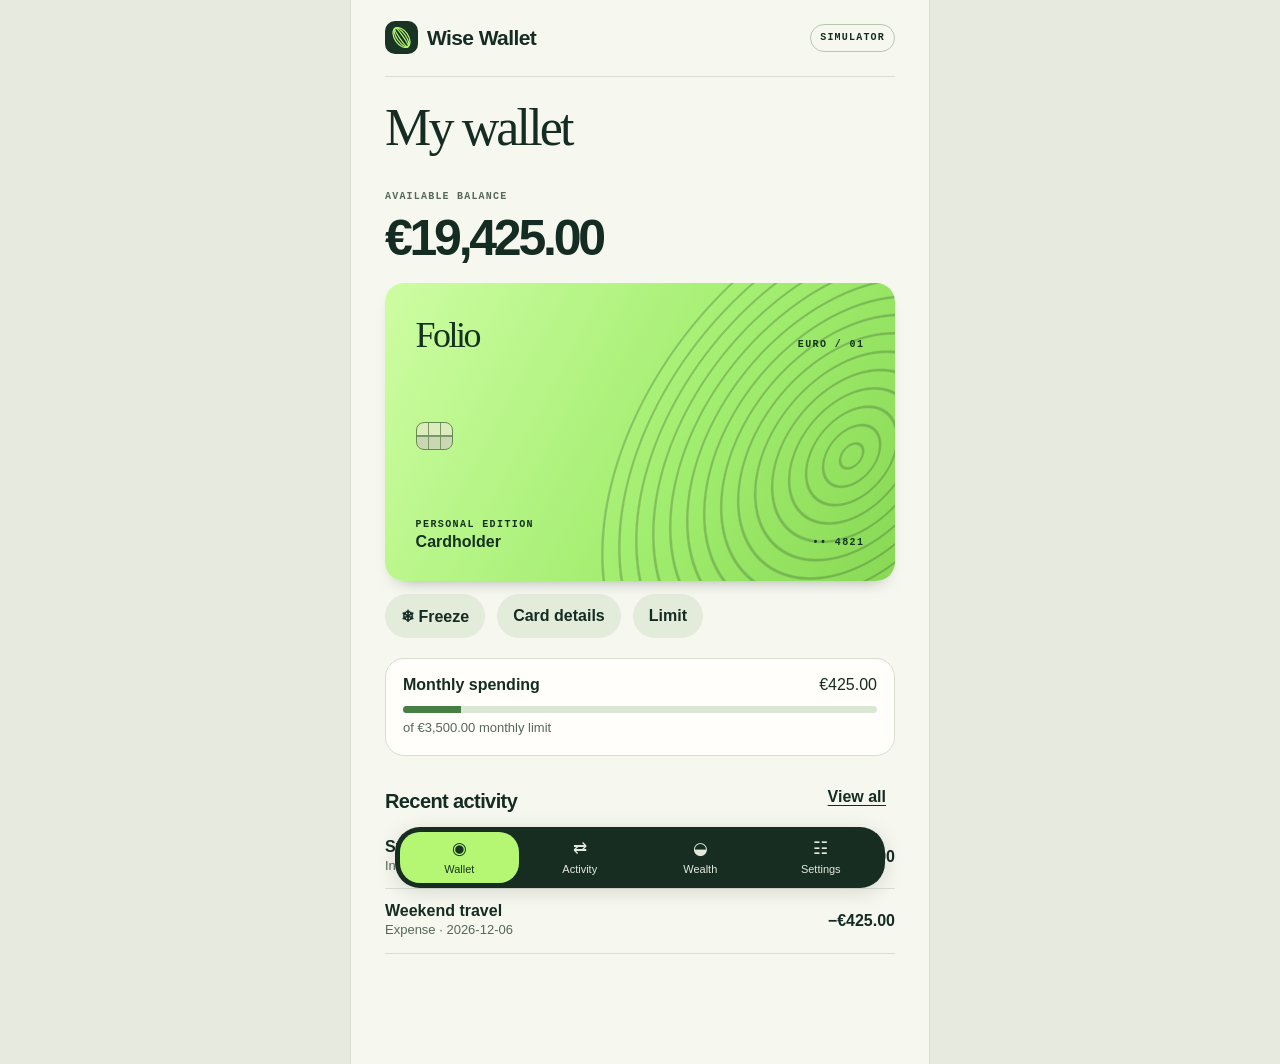
==== index.html @ 17893d89 "Publish personal euro wallet simulator" ====
<!doctype html>
<html lang="en"><head><meta charset="utf-8"><meta name="viewport" content="width=device-width,initial-scale=1,viewport-fit=cover"><meta name="theme-color" content="#f6f7ef"><meta name="apple-mobile-web-app-capable" content="yes"><title>Wise Wallet</title><link rel="manifest" href="./manifest.webmanifest"><link rel="apple-touch-icon" href="./icon.png"><link rel="icon" href="./icon.svg"><link rel="stylesheet" href="./style.css"></head>
<body><main id="app" aria-live="polite"></main><dialog id="sheet"><form id="editor"><div class="handle"></div><header><h2 id="sheetTitle"></h2><button type="button" id="close" aria-label="Close">×</button></header><div id="fields"></div><p id="error" role="alert"></p><button class="primary" id="save">Save changes</button></form></dialog><script src="./app.js" defer></script></body></html>
---- style.css ----
:root{color-scheme:light;--ink:#152c23;--green:#b5f773;--paper:#f6f7ef;--quiet:#56675b;--line:#d9dfd3;font-family:-apple-system,BlinkMacSystemFont,"Helvetica Neue",Arial,sans-serif;color:var(--ink);background:#e7ebdf}
*{box-sizing:border-box}body{margin:0}button,input,select{font:inherit;color:inherit}button{cursor:pointer;border:0;background:none}button:focus-visible,input:focus-visible,select:focus-visible{outline:3px solid #438c50;outline-offset:2px}#app{max-width:580px;min-height:100dvh;margin:auto;background:var(--paper);padding:calc(21px + env(safe-area-inset-top)) clamp(18px,5vw,34px) calc(110px + env(safe-area-inset-bottom))}.mast,header,.line,.spread,nav,.actions,.stats{display:flex;align-items:center;justify-content:space-between;gap:12px}.mast{padding-bottom:22px;border-bottom:1px solid var(--line)}.brand{display:flex;align-items:center;gap:9px;font-weight:750;letter-spacing:-.6px;font-size:21px}.brand img{width:33px;border-radius:10px}.badge,.kicker{font:650 10px/1.4 ui-monospace,Menlo,monospace;letter-spacing:.12em;text-transform:uppercase}.badge{border:1px solid #b6c8ad;border-radius:20px;padding:6px 9px}.kicker{color:var(--quiet)}h1{font:500 clamp(36px,8vw,52px)/1.04 Georgia,serif;letter-spacing:-.055em;margin:24px 0 18px}h2{font-size:20px;letter-spacing:-.6px;margin:20px 0 12px}.money{display:block;font-weight:590;font-size:clamp(30px,8.5vw,50px);letter-spacing:-.065em;overflow-wrap:anywhere;margin:5px 0 16px}.card{position:relative;isolation:isolate;overflow:hidden;container-type:inline-size;background:linear-gradient(118deg,#cefda3 0%,#a3ee70 57%,#89d955);color:#153221;border-radius:19px;aspect-ratio:1.71;padding:6%;display:flex;flex-direction:column;justify-content:space-between;box-shadow:0 9px 18px -13px #1a372b99}.card:before{content:"";position:absolute;z-index:-1;width:83%;height:210%;right:-33%;top:-47%;border-radius:50%;transform:rotate(39deg);background:repeating-radial-gradient(ellipse at center,transparent 0 8px,#294b2c47 9px 10px,transparent 11px 14px)}.card strong{font-family:Georgia,serif;font-size:clamp(26px,8cqw,42px);font-weight:500;letter-spacing:-.07em}.card small{display:block;font:600 10px/1.6 ui-monospace,monospace;letter-spacing:.14em}.chip{width:37px;height:28px;border:1px solid #688952;border-radius:8px;background:linear-gradient(90deg,transparent 30%,#789664 31% 33%,transparent 34% 66%,#789664 67% 69%,transparent 70%),linear-gradient(0deg,#c9d8b3 47%,#79966c 48% 52%,#dbedbd 53%)}.cardBottom{display:flex;align-items:end;justify-content:space-between;gap:10px}.cardBottom b{overflow-wrap:anywhere}.frozen{filter:saturate(.25)}.actions{justify-content:flex-start;margin:13px 0 20px}.pill,.primary,.smallBtn{font-weight:650;border-radius:30px;background:#e3ebda;padding:12px 16px;min-height:44px}.primary{width:100%;background:var(--ink);color:white;margin-top:12px}.panel{border:1px solid var(--line);border-radius:19px;padding:17px;margin:14px 0;background:#fffefa}.line{padding:13px 0;border-bottom:1px solid var(--line);width:100%;text-align:left}.line:last-child{border-bottom:0}.line div,.spread div{min-width:0}.line b,.line span,.stat b{overflow-wrap:anywhere}.line small,.sub,.stat small{color:var(--quiet);display:block;font-size:13px;line-height:1.5}.amount{font-variant-numeric:tabular-nums;font-weight:650;text-align:right}.positive{color:#316d39}.track{background:#dce6d4;border-radius:100px;height:7px;overflow:hidden;margin:12px 0 5px}.track i{display:block;height:100%;background:#477e43}.stats{align-items:stretch;flex-wrap:wrap}.stat{flex:1;min-width:125px;padding:14px;border-left:2px solid #a7cf91}.stat b{display:block;font-size:20px;letter-spacing:-.045em;margin-top:4px}.sectionhead{display:flex;align-items:center;justify-content:space-between}.smallBtn{background:transparent;text-decoration:underline;text-underline-offset:3px;padding:9px}.mark{width:32px;height:32px;border-radius:10px;display:grid;place-items:center;background:#e8efdF}.record{display:flex;align-items:center;gap:10px}.muted{color:var(--quiet)}nav{position:fixed;bottom:calc(12px + env(safe-area-inset-bottom));left:50%;transform:translateX(-50%);width:min(94%,490px);background:#182d22;color:#e2e9dc;border-radius:25px;padding:5px;z-index:2;box-shadow:0 4px 20px #14281922;gap:2px}nav button{flex:1;padding:8px 2px;font-size:11px;border-radius:20px;min-height:49px;color:inherit}nav button span{display:block;font-size:17px;line-height:1.1;margin-bottom:4px}nav .active{background:var(--green);color:#193322}dialog{border:0;border-radius:23px 23px 0 0;position:fixed;inset:auto 0 0;margin:0 auto;background:var(--paper);color:var(--ink);width:min(100%,550px);max-height:88dvh;padding:12px 22px calc(25px + env(safe-area-inset-bottom))}dialog::backdrop{background:#122a2190}.handle{width:38px;height:4px;background:#bdc8b8;border-radius:10px;margin:0 auto 8px}header h2{margin:8px 0}#close{min-height:44px;min-width:44px;font-size:26px}label{display:block;font-size:13px;font-weight:650;margin:15px 0 5px}input,select{padding:12px;border:1px solid #bfcbb8;background:white;border-radius:11px;width:100%;font-size:16px;margin-top:5px}.danger{color:#9d362b}.lockbox{max-width:350px;margin:15vh auto}.err,#error{color:#973523}.empty{font-size:14px;color:var(--quiet)}p{line-height:1.45}.spread{align-items:baseline}.hero{padding:17px 0 0}.hero .kicker{margin:0}button:active{opacity:.8}@media(min-width:620px){#app{border-inline:1px solid var(--line)}dialog{bottom:24px;border-radius:23px}}
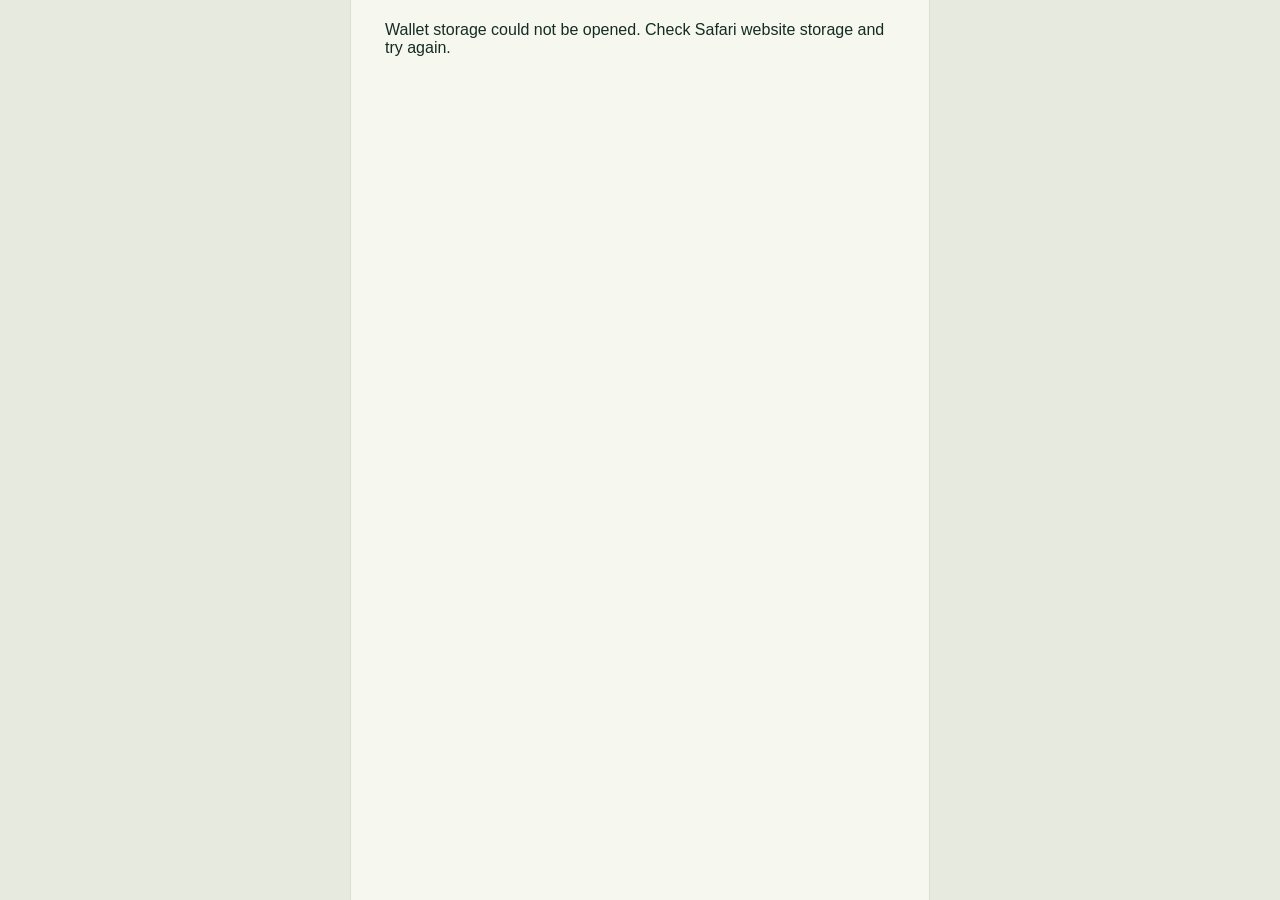
==== commit 21934e38: "Build interactive iPhone wallet screens and preserve personal install artwork" ====
--- a/index.html
+++ b/index.html
@@ -1,3 +1,30 @@
 <!doctype html>
-<html lang="en"><head><meta charset="utf-8"><meta name="viewport" content="width=device-width,initial-scale=1,viewport-fit=cover"><meta name="theme-color" content="#f6f7ef"><meta name="apple-mobile-web-app-capable" content="yes"><title>Wise Wallet</title><link rel="manifest" href="./manifest.webmanifest"><link rel="apple-touch-icon" href="./icon.png"><link rel="icon" href="./icon.svg"><link rel="stylesheet" href="./style.css"></head>
-<body><main id="app" aria-live="polite"></main><dialog id="sheet"><form id="editor"><div class="handle"></div><header><h2 id="sheetTitle"></h2><button type="button" id="close" aria-label="Close">×</button></header><div id="fields"></div><p id="error" role="alert"></p><button class="primary" id="save">Save changes</button></form></dialog><script src="./app.js" defer></script></body></html>
+<html lang="en">
+<head>
+ <meta charset="utf-8">
+ <meta name="viewport" content="width=device-width,initial-scale=1,viewport-fit=cover">
+ <meta name="theme-color" content="#f6f7ef">
+ <meta name="referrer" content="no-referrer">
+ <meta name="apple-mobile-web-app-capable" content="yes">
+ <meta name="apple-mobile-web-app-title" content="Wise Wallet">
+ <title>Wise Wallet</title>
+ <link rel="manifest" href="./manifest.webmanifest">
+ <link rel="apple-touch-icon" sizes="180x180" href="./icon.png">
+ <link rel="icon" href="./icon.svg">
+ <link rel="stylesheet" href="./style.css">
+ <link rel="stylesheet" href="./video.css">
+ <script src="./install-identity.js" defer></script>
+ <script src="./appearance.js" defer></script>
+ <script src="./video.js" defer></script>
+ <script src="./wallet-controls.js" defer></script>
+ <script src="./app.js" defer></script>
+</head>
+<body>
+ <main id="app"></main>
+ <input type="file" id="appearance-file" accept=".json,application/json" hidden>
+ <dialog id="sheet"><form id="editor">
+  <div class="handle"></div><header><h2 id="sheetTitle"></h2><button type="button" id="close" aria-label="Close">×</button></header>
+  <div id="fields"></div><p id="error" role="alert"></p><button class="primary" id="save">Save changes</button>
+ </form></dialog>
+</body>
+</html>
--- a/video.css
+++ b/video.css
@@ -0,0 +1,95 @@
+.video-wallet,.personal{color-scheme:light;background:#fafafa;color:#10110f}
+.personal #app,.personal dialog{--ink:#11130f;--quiet:#50554d;--paper:#fafafa;--line:#e2e3df;background:var(--paper);color:var(--ink)}
+.personal #app:has(.vscreen){padding:0;border:0}
+.personal .primary,.personal nav .active{background:#9bea66;color:#14240c}
+.personal input,.personal select,.personal .pill,.personal .panel{background:#f3f4f0;color:#131510}
+.personal small,.personal .sub{color:#4e524a}
+.personal .smallBtn{color:#204d0a}
+.vscreen{--lime:#9cf362;--light:#e2f7d3;--dark:#153503;--grey:#efefed;--gutter:clamp(16px,4.1vw,23px);min-height:100dvh;padding:calc(env(safe-area-inset-top) + 24px) var(--gutter) calc(env(safe-area-inset-bottom) + 98px);overflow-x:clip;color:#10120f;font:500 16px/1.35 -apple-system,BlinkMacSystemFont,"Helvetica Neue",Arial,sans-serif}
+.vscreen h1,.vscreen h2,.vscreen h3,.vmodal h2{font-family:inherit;font-weight:740;line-height:1.08;letter-spacing:-.045em}
+.vscreen h1{font-size:clamp(29px,7.5vw,40px);margin:28px 0 16px}
+.vscreen h2{font-size:clamp(22px,5.3vw,29px);margin:24px 0 12px}
+.vscreen button,.vdock button,.vmodal button{-webkit-tap-highlight-color:transparent}
+.vscreen svg,.vmodal svg,.vdock svg{width:1.2em;height:1.2em;display:inline-block;flex:none;vertical-align:-.18em}
+.vtop,.vtop>div,.vactions,.vfilters,.vbalance>div,.vcardactions,.vheading{display:flex;align-items:center}
+.vtop,.vheading{justify-content:space-between;gap:8px}
+.vtop>div,.vfilters,.vactions{gap:7px}
+.vtop{min-height:44px}
+.vchip,.vavatar,.vbubble{display:inline-flex;align-items:center;justify-content:center;gap:3px;border-radius:50px;background:var(--light);color:var(--dark);font-weight:710;white-space:nowrap}
+.vchip{min-height:40px;padding:8px 13px;font-size:16px;letter-spacing:-.035em}
+.vchip svg{width:1em;height:1em}
+.vgreen,.vround i,.vbranddot{background:linear-gradient(160deg,#acfa75,#8bed52)}
+.vsurface,.vavatar,.vbubble{background:#ededeb;color:#151711}
+.vsurface,.vtop .vgreen{min-height:44px;box-shadow:inset 0 1px 2px #fff,0 1px 2px #15191121}
+.vtop .vsurface{background:linear-gradient(155deg,#fafafa,#ededeb)}
+.vavatar{width:42px;height:42px;position:relative;font-size:17px}
+.vavatar:after{content:'';position:absolute;top:0;right:0;background:#bd0636;width:9px;height:9px;border:2px solid #fafafa;border-radius:20px}
+.vbubble{width:42px;height:42px;flex:none}
+.vbalance{margin:26px 0 16px;letter-spacing:-.03em}
+.vbalance>div{gap:10px;margin-top:3px}
+.vbalance strong{font-size:clamp(22px,5.5vw,31px);letter-spacing:-.04em;overflow-wrap:anywhere}
+.vbalance .vbubble{width:32px;height:32px;color:#1b380c}
+.vbalance .vbubble svg{width:15px}
+.vactions,.vaccounts{overflow:auto;scrollbar-width:none}
+.vactions::-webkit-scrollbar,.vaccounts::-webkit-scrollbar{display:none}
+.vactions{margin-right:calc(-1 * var(--gutter));padding-right:var(--gutter);gap:8px}
+.vaccounts{scroll-snap-type:x mandatory;display:flex;gap:14px;position:relative;margin:17px calc(-1 * var(--gutter)) 0;scroll-padding-inline:var(--gutter);padding:0 var(--gutter)}
+.vaccounts>div{flex:0 0 calc(100% - 14px);scroll-snap-align:start}
+.vacct,.vgoal{position:relative;border-radius:24px;background:var(--grey);padding:8px;overflow:hidden;min-height:100%}
+.vstrip{display:flex;align-items:center;gap:5px;width:100%;padding:10px 16px 21px;text-align:left;position:relative;min-height:60px;border-radius:18px 18px 0 0;background:linear-gradient(115deg,#bbef86,#a4ed70);color:#15250c;font-size:16px;font-weight:720}
+.vstrip:after{content:'';position:absolute;left:50%;bottom:-7px;transform:translateX(-50%) rotate(45deg);width:25px;height:25px;border-radius:0 0 10px 0;background:#b0ee7d}
+.vstrip .vmark{margin-left:auto}.vstrip svg{width:14px}
+.vmark{display:block;width:21px;height:22px;background:#15250d;clip-path:polygon(10% 0,100% 0,65% 100%,46% 100%,76% 18%,34% 18%,46% 36%,32% 50%,52% 50%,47% 66%,0 66%,23% 36%)}
+.vmain{position:relative;width:100%;padding:23px 8px 8px;text-align:left;display:grid;gap:2px}
+.vmain strong{font-size:23px;letter-spacing:-.045em}
+.vmain svg{position:absolute;right:9px;top:46%;width:15px;color:#656861}
+.vcurrencies{display:grid;grid-template-columns:repeat(2,minmax(0,1fr));gap:2px 5px;margin:2px 6px 16px}
+.vcurrency{min-width:0;display:flex;align-items:center;gap:7px;height:46px;padding:0;text-align:left}
+.vcurrency b{font-size:15px;white-space:nowrap;overflow:hidden;text-overflow:ellipsis}.vcurrency svg{width:13px;margin-left:auto;margin-right:3px;color:#666}
+.vflag{font:normal 25px/1 "Apple Color Emoji","Segoe UI Emoji",sans-serif;display:inline-grid;place-items:center;width:27px;height:27px;overflow:hidden;border-radius:50%;flex:none}
+.vsmall{font-size:13px;min-height:30px;margin:0 8px 6px;background:#e1e2dd;color:#292e25}
+.vgoal{display:flex;flex-direction:column;align-items:flex-start;justify-content:center;padding:22px;gap:12px;background:#e5e8e1}
+.vdots{display:flex;justify-content:center;height:38px;align-items:center}.vdots button{width:17px;height:32px;padding:0;display:grid;place-items:center}.vdots i{width:7px;height:7px;border-radius:50%;background:#b8bbb5}.vdots .on i{background:var(--dark)}
+.vschedule,.vexplore,.vcalc,.vactivate{position:relative;border-radius:22px;overflow:hidden}
+.vschedule{background:#d9f5f0;padding:16px;color:#0d2725}
+.vschedule>div{display:flex;gap:13px;align-items:flex-start;padding-right:17px}
+.vschedule>div>svg{width:44px;height:44px;padding:10px;border:1px solid #9cbdb7;border-radius:50%}
+.vschedule small,.vrow small{display:block;font-size:13px;line-height:1.38;margin-top:3px}
+.vschedule>.vchip{width:100%;margin-top:12px;background:#07534e;color:white}
+.vschedule>.vbubble,.vexplore>.vbubble:first-child{position:absolute;right:7px;top:7px;width:25px;height:25px;background:#b9ded9}
+.vheading .vtext{padding:0;min-height:32px;background:none;text-decoration:underline}
+.vrow{width:100%;display:flex;align-items:center;gap:12px;text-align:left;min-height:67px;padding:10px 0}
+.vrow>span{min-width:0;flex:1}.vrow>span b{display:block;overflow:hidden;text-overflow:ellipsis;white-space:nowrap}
+.vrow>svg:last-child,.vwatch>svg{width:15px;margin-left:auto}
+.vrow .vleading{width:43px;height:43px;flex:none;border-radius:50%;display:grid;place-items:center;border:1px solid #d0d3cc;background:#fbfbf9;color:#141711;font-style:normal;font-weight:700}
+.vtx strong{max-width:46%;text-align:right;font-size:15px}.vcredit{color:#064d27}
+.vexplore{background:#173300;color:white;padding:23px;min-height:260px;isolation:isolate;display:flex;flex-direction:column;align-items:start}.vexplore h3{font:900 clamp(24px,7vw,37px)/.94 -apple-system,Arial,sans-serif;text-transform:uppercase;margin:0 18px 10px 0;letter-spacing:-.075em}.vexplore p{font-size:15px;margin:0;max-width:90%}.vexplore img{width:65%;margin:8px 0 -24px -23px}.vexplore .vbubble:last-child{position:absolute;bottom:10px;right:10px;background:var(--lime)}.vexplore>.vbubble:first-child{background:#30491f;color:white}
+.vcalc{background:#eeedea;padding:16px}.vcalc>svg{width:100%;height:90px}.vcalc>div{display:flex;align-items:stretch;gap:10px}.vcalc label{flex:1}.vcalc output{display:block;margin-top:5px;background:white;border-radius:8px;padding:12px;font-size:16px}
+.vdeck{position:relative;overflow:hidden;margin:0 calc(-1 * var(--gutter));height:auto;aspect-ratio:512/246;touch-action:pan-y}
+.vcardslide,.vqrslide{position:absolute;width:76%;height:100%;padding:0;top:0;transition:left .23s ease}
+.vcardslide{left:12%;border-radius:13px}.vcardslide img,.vlegacycard{width:100%;height:100%;display:block;border-radius:12px}
+.vlegacycard{background:linear-gradient(120deg,#b8f57c,#92e859);position:relative}
+.vlegacycard:after{content:'VISA';position:absolute;bottom:6%;right:7%;color:white;font-size:26px;font-weight:900;font-style:italic}
+.vqrslide{left:-70%;border-radius:8px;background:linear-gradient(#223914,#223914) left top/24px 3px no-repeat,linear-gradient(#223914,#223914) right bottom/24px 3px no-repeat,#e7ebe3;border-inline:3px solid #20390a}
+.showqr .vqrslide{left:-11%}.showqr .vcardslide{left:72%}.vqrslide svg{width:30px;height:30px}
+.vcardslide.isfrozen img{filter:grayscale(.8) brightness(.8)}.vcardslide>span{position:absolute;left:50%;top:50%;transform:translate(-50%,-50%);background:#161a1add;color:white;border-radius:30px;padding:8px 14px}
+.vholder{text-align:center;margin:24px 0 38px;font-weight:680}
+.vcardactions{align-items:flex-start;justify-content:space-around;gap:4px;margin:0 -6px 28px}
+.vround{flex:1;display:grid;justify-items:center;gap:10px;padding:0;color:#143206;font-size:14px;font-weight:720}
+.vround i{width:clamp(51px,14vw,66px);height:clamp(51px,14vw,66px);border-radius:100%;display:grid;place-items:center}
+.vround svg{width:25px;height:25px}.vcardactions.solo{margin-top:26px}.vpartners{width:90%}
+.vwatch,.vactivate{width:100%;display:flex;align-items:center;gap:16px;text-align:left;padding:16px 5px}
+.vpay{border:1px solid #252825;padding:1px 3px;border-radius:3px;font-size:13px}
+.vactivate{margin:23px 0;background:#eeedea;padding:16px 12px;min-height:102px;border-radius:16px;font-size:15px;line-height:1.5}.vactivate img{width:30%;mix-blend-mode:multiply;align-self:flex-end}
+.vgroup{margin:30px 0 0;border-bottom:1px solid #dcddd9;padding-bottom:9px;font-size:14px}
+.vfilters{gap:5px;margin:13px 0 23px}.vfilters .vchip{min-height:31px;font-size:13px}.vfilters .vsearch{margin-left:auto;background:#efefed}.voutline{border:1px solid #67775f;background:transparent}.vselected{background:var(--dark);color:#fff}.v-recipients>small{display:block;margin-top:17px}.vempty{color:#64685f;font-size:15px}
+.v-payments h1{margin-top:50px}.vpayments{margin-top:15px;display:grid;gap:9px}.vpayments .vrow,.vaccountrow{padding:13px;background:#f3f2ef;border-radius:15px}.vaccountrow{margin:7px 0}
+.vaccbar{position:sticky;top:env(safe-area-inset-top);z-index:1;background:#fafafaf0;backdrop-filter:blur(12px);-webkit-backdrop-filter:blur(12px);padding:1px 0 8px}
+.vsticky{position:absolute;left:50%;transform:translateX(-50%);opacity:0}.compact .vsticky{opacity:1}
+.vacchero{display:flex;flex-direction:column;align-items:center;gap:9px;margin:clamp(48px,8vh,86px) 0 29px;text-align:center}
+.vacchero>div{display:flex;align-items:center;gap:4px}.vacchero .vflag,.vbranddot{border-radius:50%;width:40px;height:40px;display:grid;place-items:center}.vacchero .vflag{font-size:39px;margin-left:-8px}.vacchero h1{font-size:clamp(36px,9vw,52px);margin:0 0 5px;overflow-wrap:anywhere}.vbranddot .vmark{width:17px;height:18px}.vacchero .vchip{max-width:100%;white-space:normal}
+.vseg{display:flex;background:#eaeaec;border-radius:23px;padding:2px;margin-bottom:15px}.vseg button{flex:1;border-radius:23px;min-height:38px;color:#193509;font-weight:700}.vseg .on{background:#fafafa}
+.personal .vdock{background:#f5f4f0c9;backdrop-filter:blur(17px) saturate(145%);-webkit-backdrop-filter:blur(17px) saturate(145%);border:1px solid #d2d3ca;width:min(90%,500px);border-radius:48px;color:#10120f;padding:3px;gap:0;bottom:max(9px,env(safe-area-inset-bottom));box-shadow:inset 0 1px 2px #fff,0 3px 16px #32362b14}
+.vdock button{min-width:0;min-height:55px;color:inherit;font-size:11px;font-weight:690;padding:5px 1px;border-radius:40px}.vdock svg{width:21px;height:21px}.vdock button span{font-size:11px;margin:2px 0 0}.vdock [aria-current]{background:#b8b8b26b}.personal .vaccdock{width:min(77%,420px);background:#a8f375db;color:#101b08}
+.personal .vmodal{padding:16px 22px calc(20px + env(safe-area-inset-bottom))}.vmodal header button{font-size:26px;width:44px;height:44px}.vmodal p{color:#41473b}.vmodal .vrow{min-height:47px}.vmodal .vleading{display:none}
+@media(prefers-reduced-motion:reduce){.vscreen *{transition:none!important;scroll-behavior:auto!important}}
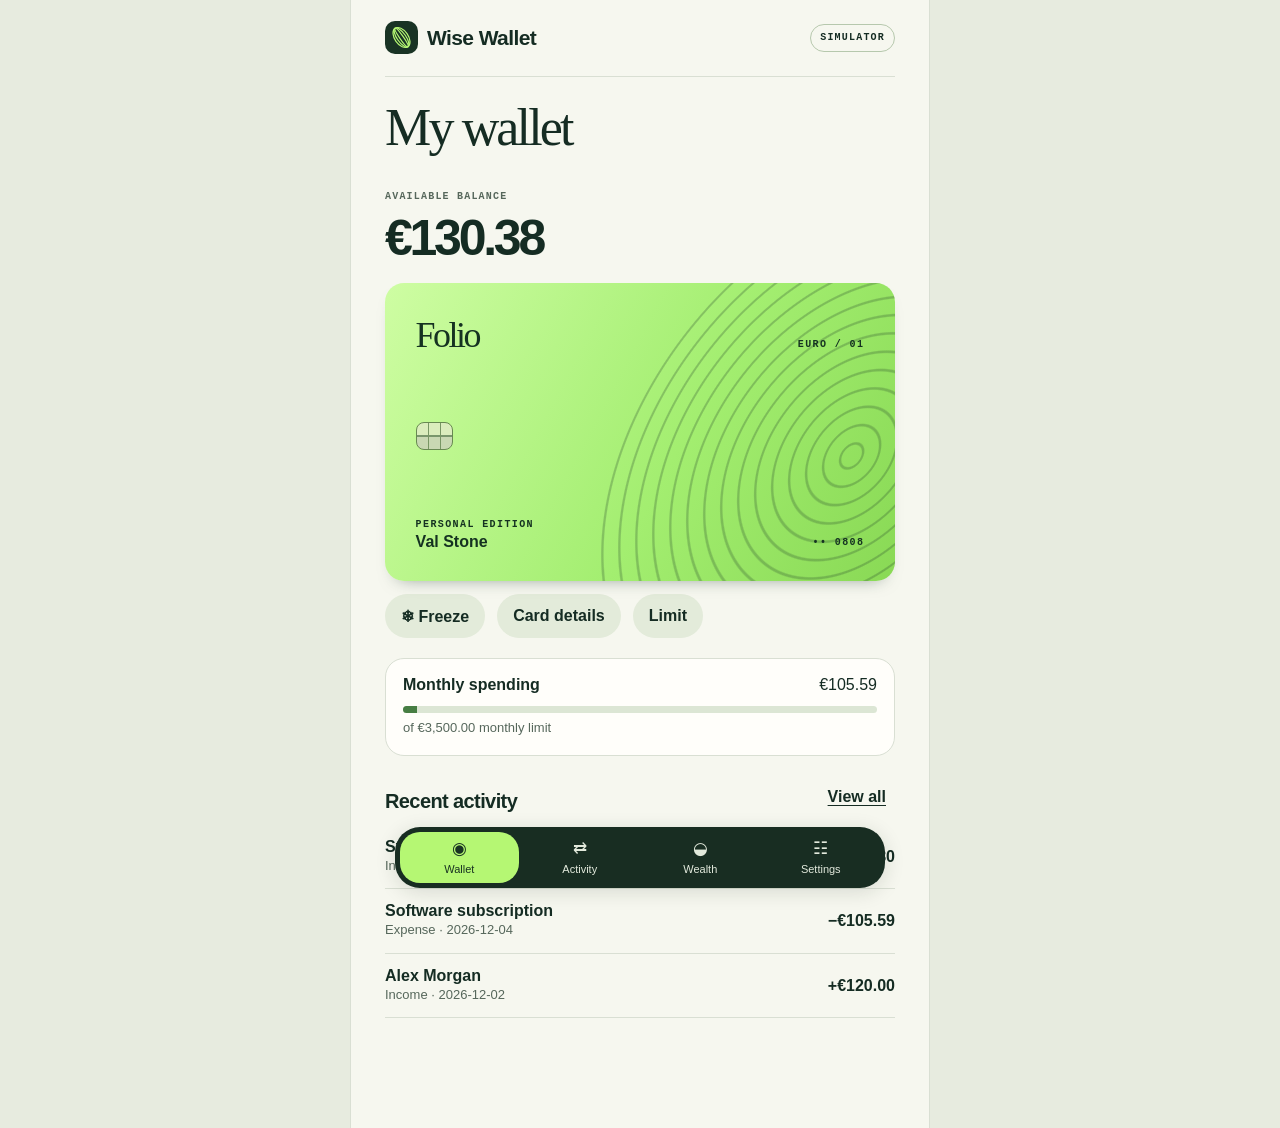
==== commit e506e036: "Match iPhone wallet typography, launch motion and tab loading" ====
--- a/index.html
+++ b/index.html
@@ -2,7 +2,13 @@
 <html lang="en">
 <head>
  <meta charset="utf-8">
- <meta name="viewport" content="width=device-width,initial-scale=1,viewport-fit=cover">
+ <meta name="viewport" content="width=device-width,initial-scale=1,minimum-scale=1,maximum-scale=1,user-scalable=no,viewport-fit=cover">
+ <meta name="mobile-web-app-capable" content="yes">
+ <script>
+  try {
+   if(location.hash.startsWith('#look=') || localStorage.getItem('wallet-appearance-v1:'+new URL('./',location.href).pathname))document.documentElement.classList.add('wallet-opening');
+  } catch {}
+ </script>
  <meta name="theme-color" content="#f6f7ef">
  <meta name="referrer" content="no-referrer">
  <meta name="apple-mobile-web-app-capable" content="yes">
@@ -13,6 +19,9 @@
  <link rel="icon" href="./icon.svg">
  <link rel="stylesheet" href="./style.css">
  <link rel="stylesheet" href="./video.css">
+ <link rel="preload" href="./inter-latin.woff2" as="font" type="font/woff2" crossorigin>
+ <link rel="stylesheet" href="./mobile.css">
+ <script src="./mobile.js" defer></script>
  <script src="./install-identity.js" defer></script>
  <script src="./appearance.js" defer></script>
  <script src="./video.js" defer></script>
@@ -20,6 +29,7 @@
  <script src="./app.js" defer></script>
 </head>
 <body>
+ <div id="launch-cover" aria-hidden="true"><i class="launch-mark"></i><i class="launch-tail"></i><i class="launch-ribbon"></i></div>
  <main id="app"></main>
  <input type="file" id="appearance-file" accept=".json,application/json" hidden>
  <dialog id="sheet"><form id="editor">
--- a/video.css
+++ b/video.css
@@ -93,3 +93,21 @@
 .vdock button{min-width:0;min-height:55px;color:inherit;font-size:11px;font-weight:690;padding:5px 1px;border-radius:40px}.vdock svg{width:21px;height:21px}.vdock button span{font-size:11px;margin:2px 0 0}.vdock [aria-current]{background:#b8b8b26b}.personal .vaccdock{width:min(77%,420px);background:#a8f375db;color:#101b08}
 .personal .vmodal{padding:16px 22px calc(20px + env(safe-area-inset-bottom))}.vmodal header button{font-size:26px;width:44px;height:44px}.vmodal p{color:#41473b}.vmodal .vrow{min-height:47px}.vmodal .vleading{display:none}
 @media(prefers-reduced-motion:reduce){.vscreen *{transition:none!important;scroll-behavior:auto!important}}
+.v-home>.vtop,.v-cards>.vtop,.v-recipients>.vtop,.vtitlebar{position:sticky;top:env(safe-area-inset-top);z-index:2;background:#fafafaf0;backdrop-filter:blur(13px);-webkit-backdrop-filter:blur(13px)}
+.v-home>.vtop,.v-cards>.vtop,.v-recipients>.vtop{padding-block:6px;margin-block:-6px}
+.vtitlebar{min-height:35px;display:grid;place-items:center}
+.vtitlebar b{opacity:0}.vtitlebar.compact b{opacity:1}
+.v-payments h1{margin-top:10px}
+.vcalc .vquotes{display:grid;gap:5px;margin-top:12px}
+.vquotes label{display:flex;align-items:center;justify-content:space-between;gap:10px;flex-direction:row-reverse;background:#fff;padding:4px 12px;border-radius:10px;margin:0}
+.vquotes input,.vquotes output{width:55%;border:0;background:white;text-align:left;padding:8px 0;margin:0;font-weight:700}
+.vcalc .vchartaxis,.vcalc .vquoteinfo{display:flex;justify-content:space-between;font-size:12px;color:#56594f}
+.vquoteinfo{margin:14px 0;text-align:center}.vquoteinfo span{flex:1}.vquoteinfo b{display:block;color:#222}
+.vcalc>.vchip{width:100%}.vprovided{margin:-10px 0 9px;font-size:13px}.vprotect{text-align:center;padding:26px 12px}.vprotect h3{margin:7px}.vprotect p{margin:5px 0 12px;font-size:14px}
+.v-home>.vtop:before,.v-cards>.vtop:before,.v-recipients>.vtop:before,.vaccbar:before,.vtitlebar:before{content:'';position:absolute;bottom:100%;left:calc(-1 * var(--gutter));right:calc(-1 * var(--gutter));height:env(safe-area-inset-top);background:#fafafa;pointer-events:none}
+.v-personal-splash{position:fixed;inset:0;display:grid;place-items:center;background:#9cf362;z-index:5;pointer-events:none;animation:vfade .48s ease-out forwards}.v-personal-splash .vmark{width:50px;height:52px}@keyframes vfade{0%,65%{opacity:1}100%{opacity:0}}
+.video-wallet,.personal,.personal #app,.personal dialog{--paper:#fcfcfc;background:#fcfcfc}
+.vflag{position:relative}.flag-EUR{background:#1f1d77}.flag-EUR>i{position:absolute;inset:0;transform:rotate(var(--turn))}.flag-EUR>i:after{content:'';position:absolute;left:46%;top:10%;width:9%;height:10%;background:#ffdb3d;clip-path:polygon(50% 0,100% 50%,50% 100%,0 50%)}
+.flag-AED{background:linear-gradient(90deg,#ee1834 0 31%,transparent 31%),linear-gradient(#067537 0 33.3%,#fff 33.3% 66.7%,#121212 66.7%)}
+.flag-USD{background:repeating-linear-gradient(#d42442 0 7.69%,#fff 7.69% 15.38%)}.flag-USD:before{content:'';position:absolute;top:0;left:0;width:54%;height:55%;background:radial-gradient(#fff 0 23%,transparent 28%) 0 0/24% 22%,#232b73}
+.vactivate{background:#eeecea}.vactivate img{mix-blend-mode:normal}.vexplore{background:#173102}
--- a/mobile.css
+++ b/mobile.css
@@ -0,0 +1,73 @@
+@font-face{
+ font-family:Wallet Inter;
+ src:url("./inter-latin.woff2") format("woff2");
+ font-display:swap;
+ font-style:normal;
+ font-weight:100 900;
+}
+html{touch-action:pan-x pan-y;-webkit-text-size-adjust:100%;text-size-adjust:100%}
+body{touch-action:pan-x pan-y;overscroll-behavior-x:none}
+button,a,input,select,textarea{touch-action:manipulation}
+input:not([type=range]),select,textarea,.vcalc input{font-size:max(16px,1em)}
+.personal,.personal #app,.personal dialog,.personal .vscreen,.personal .vscreen button,.personal nav,.personal header h2,.personal #app h1,.personal #app h2,.personal .vmodal h2{
+ font-family:"Wallet Inter",-apple-system,BlinkMacSystemFont,"Helvetica Neue",sans-serif;
+ font-optical-sizing:auto;font-synthesis:none
+}
+.personal .vscreen{font-weight:450;line-height:1.40;letter-spacing:-.015em}
+.personal .vscreen h1{font-weight:660;letter-spacing:-.042em;line-height:1.14}
+.personal .vscreen h2,.personal .vmain strong{font-weight:650;letter-spacing:-.037em}
+.personal .vbalance>b,.personal .vmain>b,.personal .vcurrency b,.personal .vacchero b,.personal .vholder{font-weight:550}
+.personal .vbalance strong,.personal .vacchero h1{font-weight:650;letter-spacing:-.042em}
+.personal .vchip,.personal .vstrip,.personal .vround,.personal .vseg button{font-weight:615;letter-spacing:-.028em}
+.personal .vrow b,.personal .vtx strong,.personal .vwatch b{font-weight:615}
+.personal .vrow small,.personal .vschedule small{font-weight:450;letter-spacing:-.013em}
+.personal .vdock button span{font-size:11px;font-weight:640;letter-spacing:.005em}
+.personal .vacchero h1{font-size:clamp(36px,10.2vw,54px)}
+.personal .vcardactions{justify-content:space-between}
+.personal .v-payments .vpayments .vrow{border:1px dashed #e2e2df;background:#fbfbf9}
+.personal .v-payments .vpayments .vrow:first-child,.personal .vaccountrow{background:#eeecea;border-color:transparent}
+.personal .vstrip:after{width:32px;height:13px;bottom:-12px;border-radius:0 0 50% 50%;transform:translateX(-50%);background:#afee7c}
+.personal .vexplore h3.has-art{margin:0 38px 10px 0}
+.personal .vexplore h3 img{display:block;width:min(100%,320px);height:auto;margin:0}
+.personal .v-cards .vdeck{filter:drop-shadow(0 7px 10px #214d1110)}
+.personal :is(.vsurface,.vavatar,.vchip,.vbubble,.vround,.vdock button){transition:transform .13s ease,background-color .18s ease}
+.personal :is(.vsurface,.vavatar,.vchip,.vbubble,.vround,.vdock button):active{transform:scale(.97)}
+#launch-cover{display:none}
+html.wallet-opening,html.wallet-opening body{background:#94ed67}
+html.wallet-opening #launch-cover{
+ display:grid;position:fixed;inset:0;z-index:30;place-items:center;background:#94ed67;overflow:hidden;isolation:isolate
+}
+.launch-mark{
+ width:min(21vw,115px);aspect-ratio:111/106;display:grid;place-items:center;
+ background:var(--art,none) center/contain no-repeat
+}
+.launch-mark:not([style])::before{content:"";background:#183204;width:96%;height:95%;clip-path:polygon(10% 0,100% 0,65% 100%,45% 100%,75% 18%,34% 18%,46% 36%,32% 50%,52% 50%,47% 66%,0 66%,23% 36%)}
+.launch-tail,.launch-ribbon{
+ position:absolute;top:100%;width:min(28.6vw,166px);height:115%;left:50%;
+ border-radius:999px 999px 0 0 / min(14.3vw,83px) min(14.3vw,83px) 0 0;transform:translateX(-50%);will-change:transform
+}
+.launch-tail{background:#183300}
+.launch-ribbon{
+ background-image:var(--art,linear-gradient(150deg,#82d5c3 3%,#9394c5 19%,#b347ba 37%,#e12989 56%,#9534ad 74%));
+ background-size:100% auto;background-repeat:repeat-y
+}
+.launch-ribbon:not([style])::before{content:'↑';position:absolute;top:2%;left:7%;width:86%;aspect-ratio:1;border-radius:50%;display:grid;place-items:center;background:#94ed67;font:400 9vw/1 system-ui}
+.wallet-departing .launch-tail{animation:launch-tail-rise .79s linear both}
+.wallet-departing .launch-ribbon{animation:launch-ribbon-rise .79s linear both}
+.wallet-departing .launch-mark{animation:launch-mark-out .79s linear both}
+html.wallet-departing #launch-cover{animation:launch-crossfade .79s linear both}
+@keyframes launch-tail-rise{0%{transform:translate(-50%,0)}40%{transform:translate(-50%,-27dvh)}65%{transform:translate(-50%,-48dvh)}100%{transform:translate(-50%,-110dvh)}}
+@keyframes launch-ribbon-rise{0%,10%{transform:translate(-50%,0)}42%{transform:translate(-50%,-19dvh)}63%{transform:translate(-50%,-43dvh)}78%{transform:translate(-50%,-67dvh) scaleX(1.13)}100%{transform:translate(-50%,-106dvh) scaleX(1.46)}}
+@keyframes launch-mark-out{0%,55%{opacity:1}74%,100%{opacity:0}}
+@keyframes launch-crossfade{0%,75%{opacity:1}100%{opacity:0}}
+.wallet-load-track{
+ position:fixed;z-index:2;top:calc(env(safe-area-inset-top) + 8px);left:50%;transform:translateX(-50%);
+ width:min(calc(100% - 32px),534px);height:4px;border-radius:10px;overflow:hidden;background:#dededb;pointer-events:none
+}
+.wallet-load-track i{display:block;height:100%;width:100%;transform-origin:left;border-radius:inherit;background:repeating-linear-gradient(118deg,#1b5716 0 5px,#538234 7px,#214b13 10px);animation:wallet-progress var(--load-time) cubic-bezier(.35,.04,.2,1) both}
+.wallet-load-track.track-done{opacity:0;transition:opacity .15s ease}
+.page-waiting{opacity:0;pointer-events:none}
+.page-appearing{animation:wallet-reveal .16s ease-out both}
+@keyframes wallet-progress{from{transform:scaleX(.015)}to{transform:scaleX(1)}}
+@keyframes wallet-reveal{from{opacity:0}to{opacity:1}}
+@media(prefers-reduced-motion:reduce){.personal *,.wallet-opening *{scroll-behavior:auto!important}.personal :is(.vsurface,.vavatar,.vchip,.vbubble,.vround,.vdock button){transition:none}.page-appearing{animation:none}}
